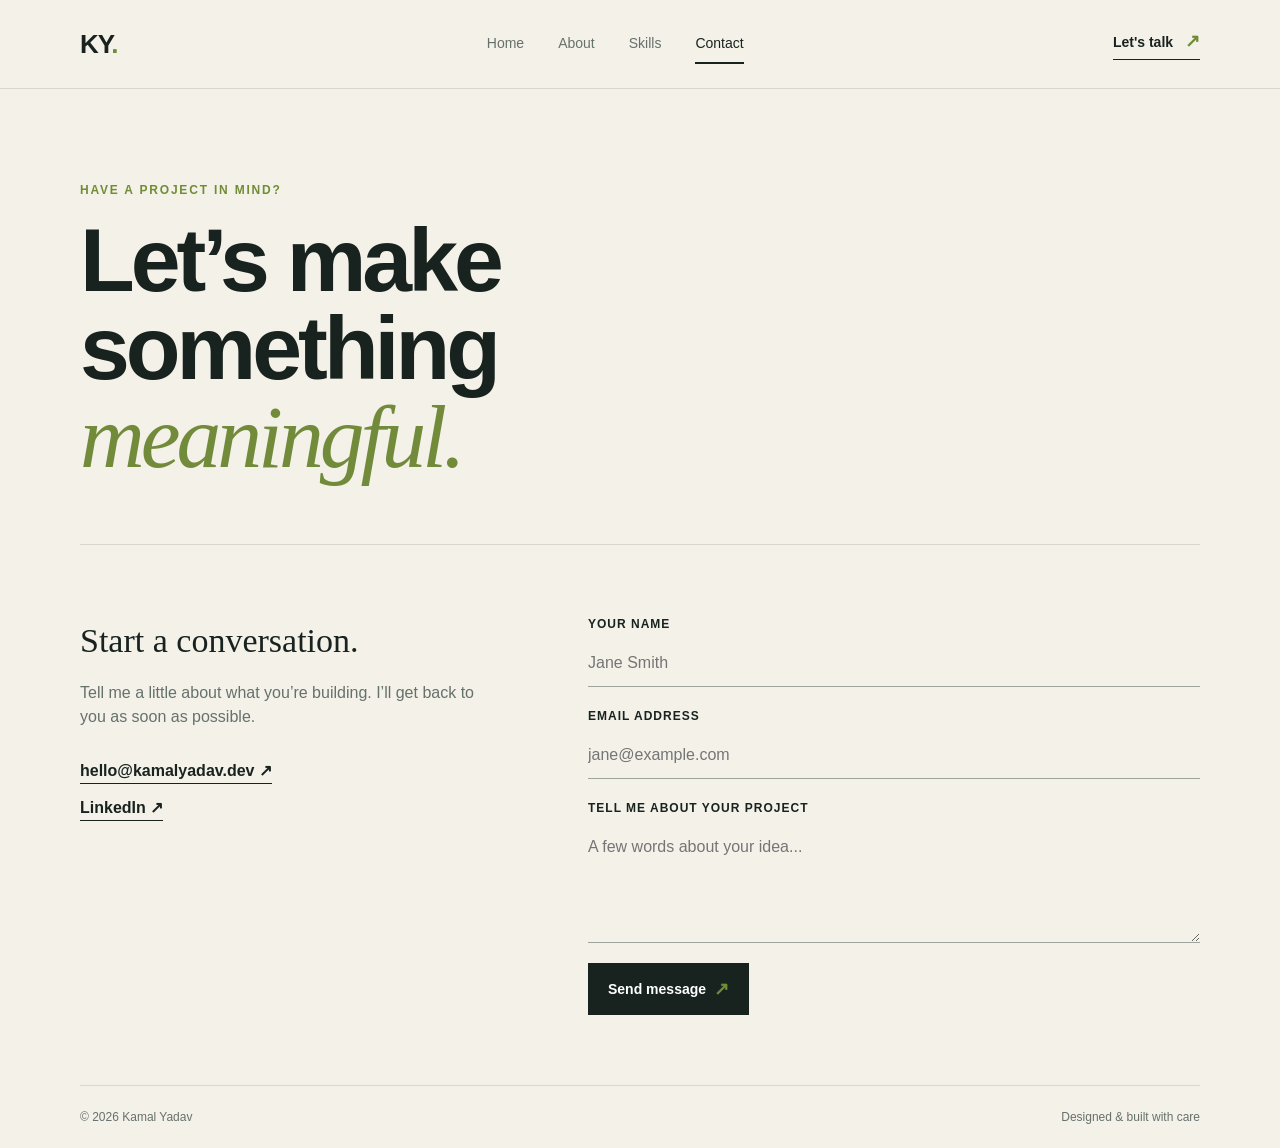
==== contact.html @ 494d64e9 "i have made a protfolio website" ====
<!DOCTYPE html>
<html lang="en">
<head>
    <meta charset="UTF-8">
    <meta name="viewport" content="width=device-width, initial-scale=1.0">
    <title>Contact | Kamal Yadav</title>
    <link rel="stylesheet" href="style.css">
</head>
<body>
    <header><nav class="page-width"><a class="logo" href="index.html">KY<span>.</span></a><div class="nav-links"><a href="index.html">Home</a><a href="about.html">About</a><a href="skills.html">Skills</a><a class="active" href="contact.html">Contact</a></div><a class="nav-cta" href="contact.html">Let's talk <span>↗</span></a></nav></header>
    <main>
        <section class="page-width page-hero"><p class="eyebrow">Have a project in mind?</p><h1>Let’s make something<br><em>meaningful.</em></h1></section>
        <section class="page-width contact-layout"><div class="contact-details"><h2>Start a conversation.</h2><p>Tell me a little about what you’re building. I’ll get back to you as soon as possible.</p><a href="mailto:hello@kamalyadav.dev">hello@kamalyadav.dev ↗</a><a href="https://www.linkedin.com" target="_blank" rel="noreferrer">LinkedIn ↗</a></div><form class="contact-form"><div class="field"><label for="name">Your name</label><input id="name" name="name" type="text" placeholder="Jane Smith" required></div><div class="field"><label for="email">Email address</label><input id="email" name="email" type="email" placeholder="jane@example.com" required></div><div class="field"><label for="message">Tell me about your project</label><textarea id="message" name="message" rows="4" placeholder="A few words about your idea..." required></textarea></div><button class="button button-primary" type="submit">Send message <span>↗</span></button></form></section>
    </main>
    <footer class="page-width footer"><span>© 2026 Kamal Yadav</span><span>Designed &amp; built with care</span></footer>
</body>
</html>
---- style.css ----
:root { --ink: #18231f; --muted: #65716b; --paper: #f4f1e9; --lime: #c8e86b; --line: #d8d7ce; --serif: Georgia, 'Times New Roman', serif; --sans: 'Trebuchet MS', sans-serif; }
* { margin: 0; padding: 0; box-sizing: border-box; }
body { background: var(--paper); color: var(--ink); font-family: var(--sans); line-height: 1.5; }
a { color: inherit; text-decoration: none; }
.page-width { width: min(1120px, calc(100% - 64px)); margin: 0 auto; }
header { border-bottom: 1px solid var(--line); }
nav { height: 88px; display: flex; align-items: center; justify-content: space-between; }
.logo { font-size: 26px; font-weight: 700; letter-spacing: -1px; }.logo span { color: #708d35; }
.nav-links { display: flex; gap: 34px; color: var(--muted); font-size: 14px; }.nav-links a { padding: 8px 0; }.nav-links a:hover, .nav-links .active { color: var(--ink); border-bottom: 2px solid var(--ink); }
.nav-cta { font-size: 14px; font-weight: 700; border-bottom: 1px solid var(--ink); padding-bottom: 4px; }.nav-cta span, .button span { color: #708d35; font-size: 18px; margin-left: 8px; }
.hero { min-height: 570px; display: grid; grid-template-columns: 1.1fr .9fr; align-items: center; gap: 60px; padding: 64px 0 78px; }
.eyebrow, .section-label { color: #708d35; font-size: 12px; font-weight: 700; letter-spacing: 1.8px; text-transform: uppercase; }
.hero h1 { max-width: 680px; margin: 18px 0 24px; font-size: clamp(48px, 6vw, 82px); line-height: .98; letter-spacing: -4px; }.hero h1 em, .proof-statement em { color: #718b3b; font-family: var(--serif); font-weight: 400; }
.intro { max-width: 480px; color: var(--muted); font-size: 17px; }.hero-actions { display: flex; align-items: center; gap: 28px; margin-top: 34px; }.button { display: inline-flex; align-items: center; padding: 15px 20px; font-size: 14px; font-weight: 700; }.button-primary { background: var(--ink); color: white; }.button-primary:hover { background: #34473e; }.text-link { border-bottom: 1px solid var(--ink); font-size: 14px; padding-bottom: 4px; }.text-link span { color: #708d35; margin-left: 8px; }
.hero-visual { position: relative; justify-self: end; width: min(100%, 400px); }.image-frame { height: 420px; background: #d2d6c1; overflow: hidden; border-radius: 200px 200px 0 0; }.image-frame img { width: 100%; height: 100%; object-fit: cover; filter: grayscale(20%); }.availability { position: absolute; left: -32px; bottom: 35px; padding: 12px 15px; background: var(--lime); font-size: 11px; font-weight: 700; }.availability span { display: inline-block; width: 7px; height: 7px; margin-right: 7px; border-radius: 50%; background: #466221; }.orbit-note { position: absolute; top: 30px; right: -56px; color: var(--muted); font-size: 11px; line-height: 1.7; }.orbit-note strong { color: var(--ink); }
.proof { border-top: 1px solid var(--line); padding: 40px 0 70px; }.proof-grid { display: grid; grid-template-columns: 1fr 1fr; gap: 60px; margin-top: 25px; }.proof-statement { font-size: clamp(28px, 3vw, 43px); line-height: 1.06; letter-spacing: -1px; }.stats { display: grid; grid-template-columns: repeat(3, 1fr); gap: 18px; align-items: start; }.stats div { border-top: 1px solid var(--ink); padding-top: 14px; }.stats strong { display: block; font-size: 28px; }.stats span { color: var(--muted); font-size: 12px; }.footer { display: flex; justify-content: space-between; border-top: 1px solid var(--line); padding: 22px 0; color: var(--muted); font-size: 12px; }
.page-hero { padding: 92px 0 64px; border-bottom: 1px solid var(--line); }.page-hero h1 { max-width: 800px; margin-top: 18px; font-size: clamp(50px, 7vw, 90px); line-height: .98; letter-spacing: -4px; }.page-hero h1 em { color: #718b3b; font-family: var(--serif); font-weight: 400; }
.page-subtitle { max-width: 600px; color: var(--muted); font-size: 20px; margin-top: 25px; }.content-grid { display: grid; grid-template-columns: 1fr 1fr; gap: 80px; padding: 70px 0; }.content-grid h2 { font-family: var(--serif); font-size: 32px; font-weight: 400; }.content-grid p { max-width: 500px; color: var(--muted); font-size: 17px; margin-top: 15px; }.skill-list { border-top: 1px solid var(--ink); list-style: none; }.skill-list li { display: flex; justify-content: space-between; padding: 16px 0; border-bottom: 1px solid var(--line); }.skill-list span { color: var(--muted); font-size: 13px; }.about-stats { display: grid; grid-template-columns: repeat(3, 1fr); gap: 18px; align-self: start; }.about-stats div { border-top: 1px solid var(--ink); padding-top: 14px; }.about-stats strong { display: block; font-size: 34px; }.about-stats span { color: var(--muted); font-size: 13px; }
.skills-grid { display: grid; grid-template-columns: repeat(2, 1fr); gap: 22px; padding: 70px 0; }.skill-card { border-top: 1px solid var(--ink); padding: 22px 0 30px; }.skill-card h2 { font-family: var(--serif); font-size: 32px; font-weight: 400; margin-bottom: 24px; }.skill-tags { display: flex; flex-wrap: wrap; gap: 10px; list-style: none; }.skill-tags li { border: 1px solid #a9b2a0; padding: 10px 15px; font-size: 14px; }
.contact-layout { display: grid; grid-template-columns: .8fr 1.2fr; gap: 100px; padding: 70px 0; }.contact-details h2 { font-family: var(--serif); font-size: 34px; font-weight: 400; }.contact-details p { color: var(--muted); margin: 15px 0 30px; }.contact-details a { display: block; width: fit-content; border-bottom: 1px solid var(--ink); margin-top: 12px; font-weight: 700; }.contact-form { display: grid; gap: 20px; }.field { display: grid; gap: 7px; }.field label { font-size: 12px; font-weight: 700; text-transform: uppercase; letter-spacing: 1px; }.field input, .field textarea { border: 0; border-bottom: 1px solid #9fa59d; background: transparent; color: var(--ink); padding: 11px 0; font: inherit; outline: none; resize: vertical; }.field input:focus, .field textarea:focus { border-color: var(--ink); }.contact-form .button { border: 0; justify-self: start; cursor: pointer; }
@media (max-width: 700px) { .page-width { width: min(100% - 36px, 540px); } nav { height: 75px; }.nav-links { gap: 12px; font-size: 12px; }.nav-cta { display: none; }.hero { grid-template-columns: 1fr; gap: 42px; padding: 62px 0; }.hero h1, .page-hero h1 { letter-spacing: -2px; }.hero-visual { justify-self: center; width: min(100%, 340px); }.image-frame { height: 350px; }.orbit-note { right: -8px; }.availability { left: -8px; }.proof-grid, .content-grid, .contact-layout, .skills-grid { grid-template-columns: 1fr; gap: 38px; }.content-grid, .contact-layout, .skills-grid { padding: 48px 0; }.page-hero { padding: 65px 0 48px; }.footer { gap: 12px; flex-direction: column; } }
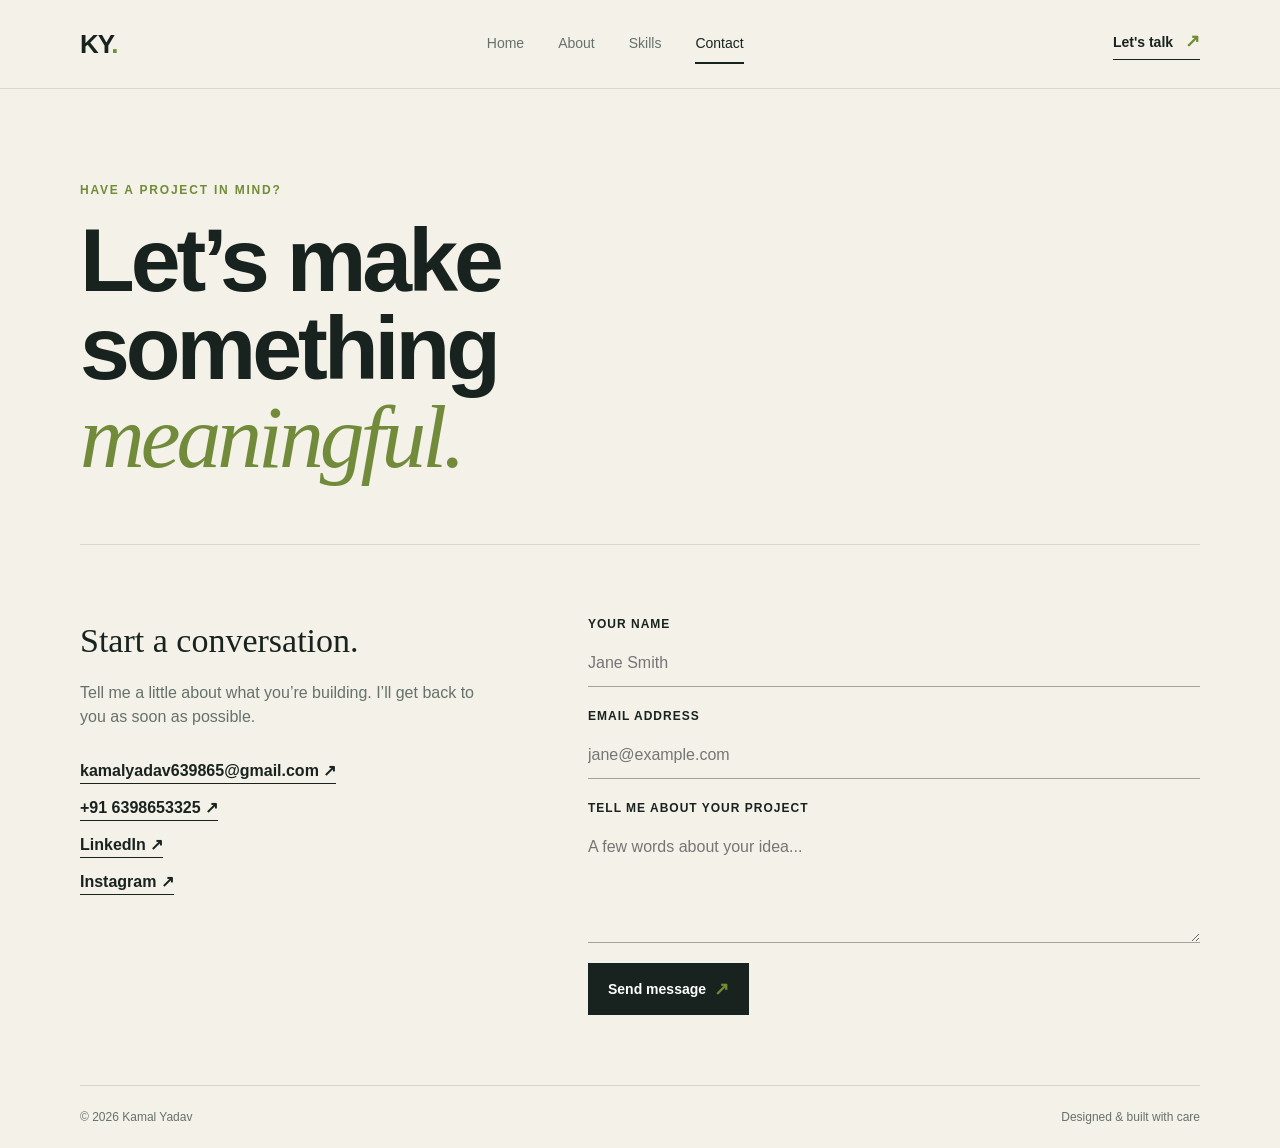
==== commit a5e5b43f: "i have something changes" ====
--- a/contact.html
+++ b/contact.html
@@ -10,7 +10,7 @@
     <header><nav class="page-width"><a class="logo" href="index.html">KY<span>.</span></a><div class="nav-links"><a href="index.html">Home</a><a href="about.html">About</a><a href="skills.html">Skills</a><a class="active" href="contact.html">Contact</a></div><a class="nav-cta" href="contact.html">Let's talk <span>↗</span></a></nav></header>
     <main>
         <section class="page-width page-hero"><p class="eyebrow">Have a project in mind?</p><h1>Let’s make something<br><em>meaningful.</em></h1></section>
-        <section class="page-width contact-layout"><div class="contact-details"><h2>Start a conversation.</h2><p>Tell me a little about what you’re building. I’ll get back to you as soon as possible.</p><a href="mailto:hello@kamalyadav.dev">hello@kamalyadav.dev ↗</a><a href="https://www.linkedin.com" target="_blank" rel="noreferrer">LinkedIn ↗</a></div><form class="contact-form"><div class="field"><label for="name">Your name</label><input id="name" name="name" type="text" placeholder="Jane Smith" required></div><div class="field"><label for="email">Email address</label><input id="email" name="email" type="email" placeholder="jane@example.com" required></div><div class="field"><label for="message">Tell me about your project</label><textarea id="message" name="message" rows="4" placeholder="A few words about your idea..." required></textarea></div><button class="button button-primary" type="submit">Send message <span>↗</span></button></form></section>
+        <section class="page-width contact-layout"><div class="contact-details"><h2>Start a conversation.</h2><p>Tell me a little about what you’re building. I’ll get back to you as soon as possible.</p><a href="mailto:kamalyadav639865@gmail.com">kamalyadav639865@gmail.com ↗</a><a href="tel:+916398653325">+91 6398653325 ↗</a><a href="https://www.linkedin.com" target="_blank" rel="noreferrer">LinkedIn ↗</a><a href="https://www.instagram.com/kamalyadav_03?igsi=eXVxbHNicGc3dmpw" target="_blank" rel="noreferrer">Instagram ↗</a></div><form class="contact-form"><div class="field"><label for="name">Your name</label><input id="name" name="name" type="text" placeholder="Jane Smith" required></div><div class="field"><label for="email">Email address</label><input id="email" name="email" type="email" placeholder="jane@example.com" required></div><div class="field"><label for="message">Tell me about your project</label><textarea id="message" name="message" rows="4" placeholder="A few words about your idea..." required></textarea></div><button class="button button-primary" type="submit">Send message <span>↗</span></button></form></section>
     </main>
     <footer class="page-width footer"><span>© 2026 Kamal Yadav</span><span>Designed &amp; built with care</span></footer>
 </body>
